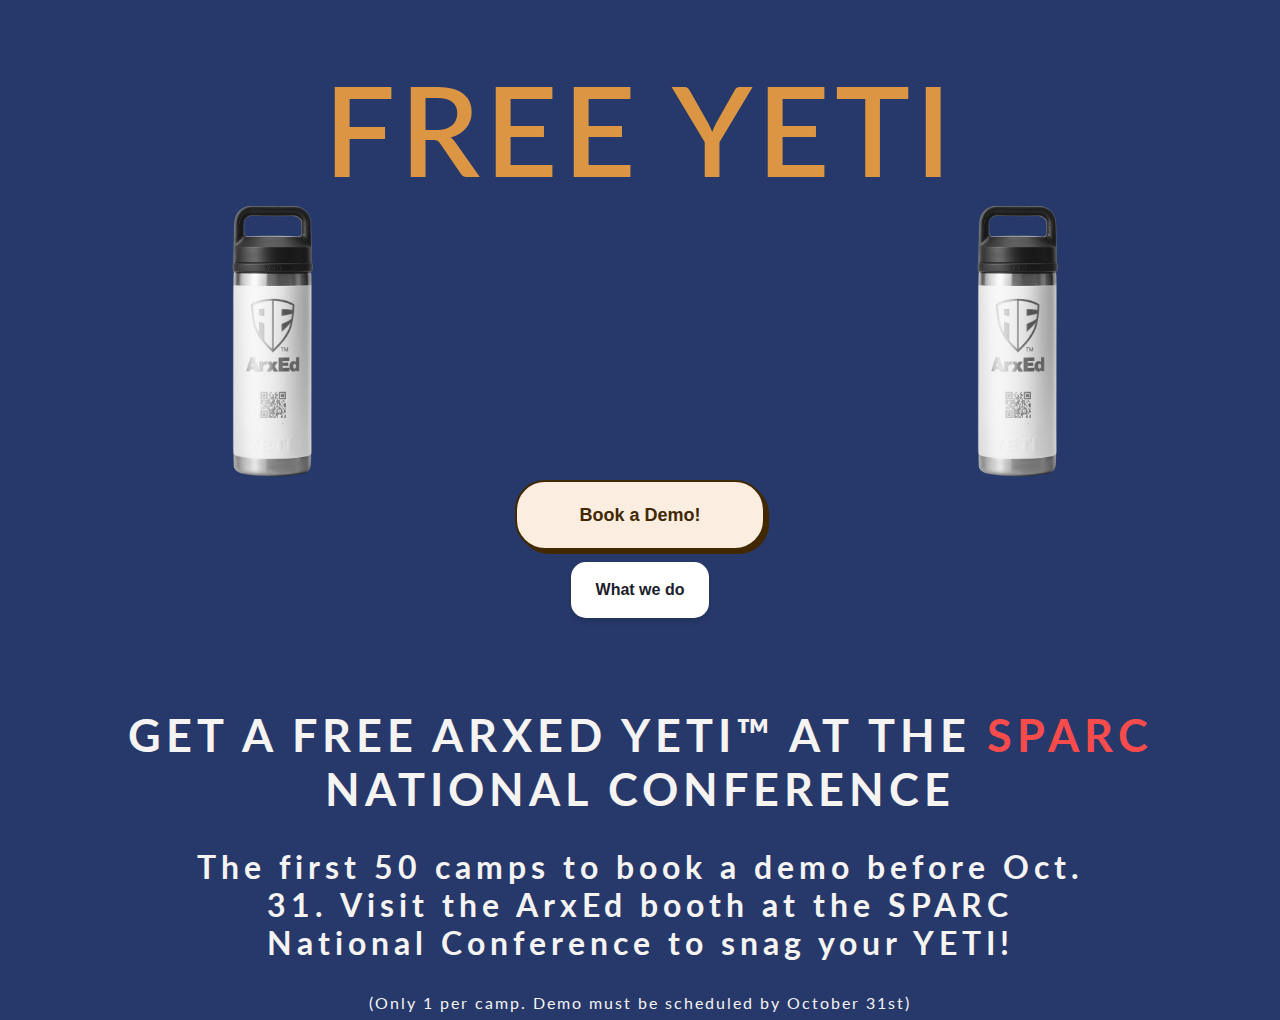
==== index.html @ 64f5256a "Language change" ====
<!DOCTYPE html>
<html lang="en">
<head>
    <meta charset="UTF-8">
    <meta name="viewport" content="width=device-width, initial-scale=1.0">
    <title>ArxEd SPARC</title>
    <link rel="stylesheet" href="assets/styles.css"> <!-- Assuming you have a CSS file -->
</head>
<body>
    <div class="outer-container">
        <div class="main-title">
            FREE YETI
        </div>
        <div class="container">
            <div class ="main-image left">
                <img src="assets/images/bottle.png" alt="">
            </div>
            <div id="timer"></div>
            <div class ="main-image right">
                <img src="assets/images/bottle.png" alt="">
            </div>
        </div>
            <div class="center-button">
                <button class="button-74" onclick="window.location.href='https://calendly.com/jackie-arxed/camp-suite-demo'">Book a Demo!</button>
            </div>
            <div class="center-button">
                <a type="button" href="https://www.youtube.com/watch?v=mhN3_CC0dhA&ab_channel=ArxEd" value="What we do" target="_blank" class="button-47">What we do</a>
            </div>
            <div class="primary">
                <h1>Get a Free ArxEd YETI™ At The <span class = 'sparc'>SPARC</span> National Conference </h1>
            </div>
            <div class="secondary">
                <h3>The first 50 camps to book a demo before Oct. 31. Visit the ArxEd booth at the SPARC National Conference to snag your YETI! </h3>
            </div>
            <div>
               <p>(Only 1 per camp. Demo must be scheduled by October 31st) </p> 
            </div>
            
        </div>
    </div>
    <script src="assets/script.js"></script>
</body>
</html>
---- assets/styles.css ----
@import url("https://fonts.googleapis.com/css?family=Lato:400,700|Montserrat:900");
html {
  display: grid;
  min-height: 100%;
}

body {
  display: grid;
  background: #27396A;
}

.main-title {
  font-family: "Lato", sans-serif;
  text-align: center;
  font-size: 14vmin;
  font-weight: 600;
  text-transform: uppercase;
  letter-spacing: 5px;
  color: #DC9542;
  margin-top: 5vmin;
}

.outer-container {
  overflow: hidden;
  display: block;
  align-items: center;
  justify-content: center;
}

.container {
  padding-left: clamp(5%, 5vmin, 15%);
  padding-right: clamp(5%, 5vmin, 15%);
  display: flex;
  align-items: center;
  justify-content: center;
}

@media only screen and (max-width: 500px) {
  .container {
    padding-left: clamp(5%, 5vmin, 15%);
    padding-right: clamp(5%, 5vmin, 15%);
  }
}
@media only screen and (min-width: 501px) {
  .container {
    padding-left: clamp(15%, 15vmin, 15%);
    padding-right: clamp(15%, 15vmin, 15%);
  }
}
.main-image {
  display: flex;
  align-items: center;
  justify-content: center;
}

@media only screen and (max-width: 500px) {
  .main-image {
    width: 100%;
  }
  .left {
    padding-right: 4vmin;
  }
  .right {
    padding-left: 4vmin;
  }
}
@media only screen and (min-width: 501px) {
  .main-image {
    width: 30%;
  }
}
.main-image img {
  width: 100%;
}

h1 {
  font-family: "Lato", sans-serif;
  text-align: center;
  margin-top: 2em;
  font-size: 5vmin;
  text-transform: uppercase;
  letter-spacing: 5px;
  color: #F6F4F3;
}

.sparc {
  color: #f84c4c;
}

.secondary {
  width: calc(75% - 40px);
  font-family: "Lato", sans-serif;
  text-align: center;
  font-size: 3vmin;
  letter-spacing: 5px;
  color: #F6F4F3;
  margin: 0 auto;
}

p {
  width: calc(75% - 40px);
  font-family: "Lato", sans-serif;
  text-align: center;
  font-size: 1.8vmin;
  letter-spacing: 2px;
  color: #F6F4F3;
  margin: 0 auto;
}

#timer {
  margin-bottom: 0;
  width: clamp(120px, 90vw, 2000px);
  color: #F6F4F3;
  text-align: center;
  text-transform: uppercase;
  font-family: "Lato", sans-serif;
  font-size: 0.7em;
  letter-spacing: 5px;
  margin-top: 3%;
  display: block;
  justify-content: center;
  align-items: center;
}

.days, .hours, .minutes, .seconds {
  display: inline-block;
  padding: 20px;
  margin-left: 2min;
  margin-top: 2vmin;
  width: clamp(25px, 25vw, 120px);
  border-radius: 5px;
}

.primary {
  font-family: "Montserrat", sans-serif;
  width: calc(100% - 40px);
  margin: 0 auto;
  text-align: center;
}

.days {
  background: #DC9542;
}

.hours {
  background: #F6F4F3;
  color: #27396A;
}

.minutes {
  background: #276FBF;
}

.seconds {
  background: #DC9542;
}

.numbers {
  font-family: "Montserrat", sans-serif;
  color: #27396A;
  font-size: 4em;
}

.center-button {
  display: flex;
  align-items: center;
  justify-content: center;
}

/* CSS */
.button-74 {
  background-color: #fbeee0;
  border: 2px solid #422800;
  border-radius: 30px;
  box-shadow: #422800 4px 4px 0 0;
  color: #422800;
  cursor: pointer;
  display: inline-block;
  font-weight: 600;
  font-size: 18px;
  padding: 0 18px;
  line-height: 50px;
  text-align: center;
  text-decoration: none;
  -moz-user-select: none;
       user-select: none;
  -webkit-user-select: none;
  touch-action: manipulation;
}

.button-74:hover {
  background-color: #fff;
}

.button-74:active {
  box-shadow: #422800 2px 2px 0 0;
  transform: translate(2px, 2px);
}

@media (min-width: 768px) {
  .button-74 {
    min-width: 250px;
    min-height: 70px;
    padding: 0 25px;
  }
}
@media (max-width: 768px) {
  .button-74 {
    margin-top: 5%;
    min-width: 100px;
    min-height: 30px;
  }
}
/* CSS */
.button-47 {
  align-items: center;
  background: #FFFFFF;
  border: 0 solid #E2E8F0;
  box-shadow: 0 4px 6px -1px rgba(0, 0, 0, 0.1), 0 2px 4px -1px rgba(0, 0, 0, 0.06);
  box-sizing: border-box;
  color: #1A202C;
  display: inline-flex;
  font-family: Inter, sans-serif;
  font-size: 1rem;
  font-weight: 700;
  height: 56px;
  justify-content: center;
  line-height: 24px;
  overflow-wrap: break-word;
  padding: 24px;
  text-decoration: none;
  width: auto;
  border-radius: 15px;
  cursor: pointer;
  -moz-user-select: none;
       user-select: none;
  -webkit-user-select: none;
  touch-action: manipulation;
}

@media (min-width: 768px) {
  .button-47 {
    min-width: 100px;
    min-height: 30px;
    padding: 0 25px;
    margin-top: 1%;
  }
}
@media (max-width: 768px) {
  .button-47 {
    margin-top: 5%;
    min-width: 80px;
    max-width: 120px;
    font-size: 12px;
    min-height: 20px;
    max-height: 40px;
  }
}/*# sourceMappingURL=styles.css.map */
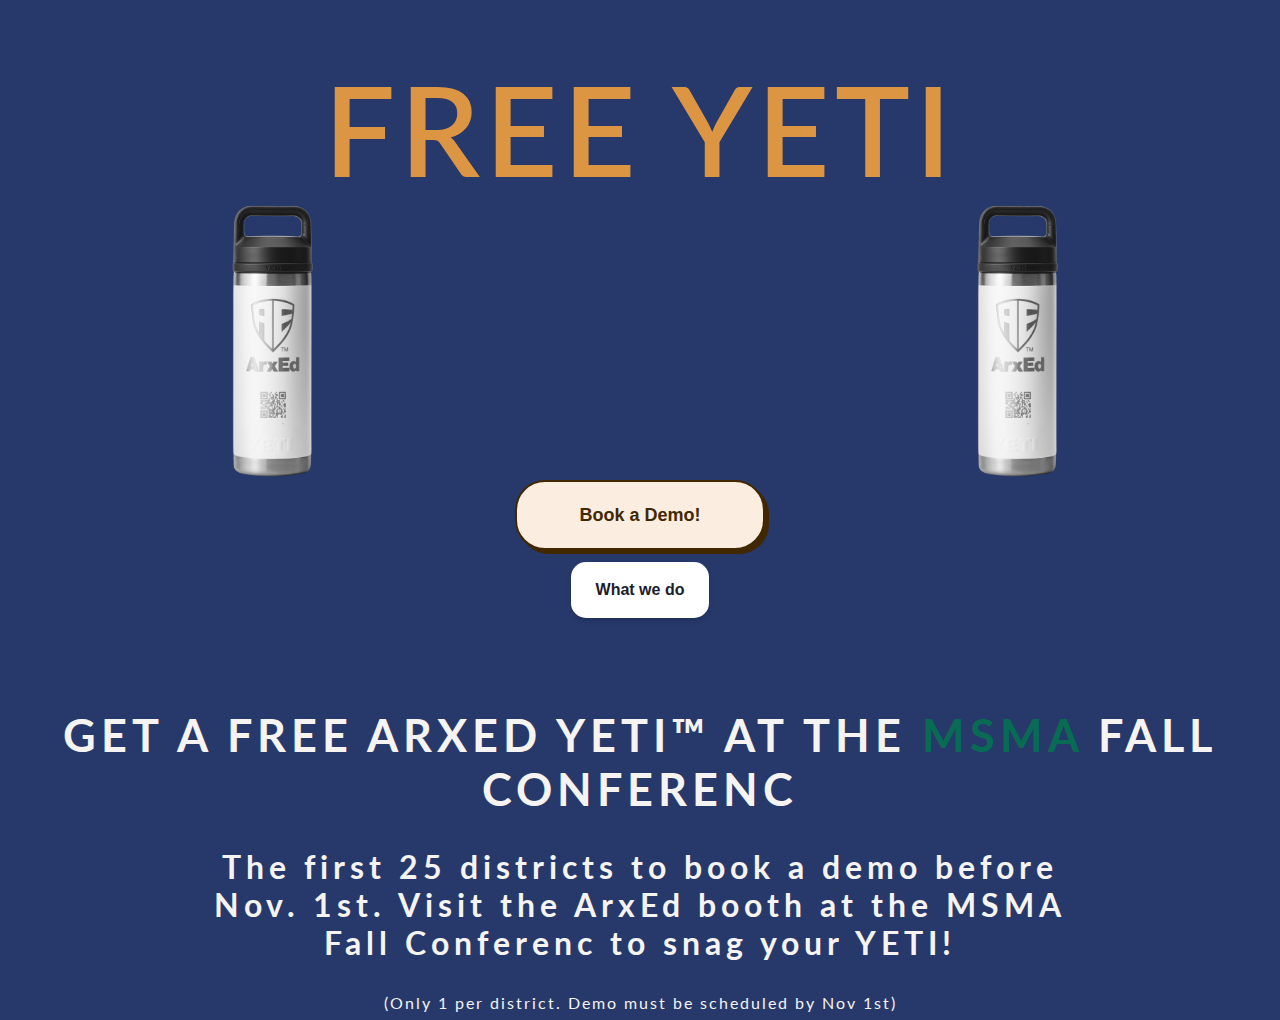
==== commit ad836170: "MSMA" ====
--- a/index.html
+++ b/index.html
@@ -3,7 +3,7 @@
 <head>
     <meta charset="UTF-8">
     <meta name="viewport" content="width=device-width, initial-scale=1.0">
-    <title>ArxEd SPARC</title>
+    <title>ArxEd MSMA</title>
     <link rel="stylesheet" href="assets/styles.css"> <!-- Assuming you have a CSS file -->
 </head>
 <body>
@@ -24,16 +24,17 @@
                 <button class="button-74" onclick="window.location.href='https://calendly.com/jackie-arxed/camp-suite-demo'">Book a Demo!</button>
             </div>
             <div class="center-button">
-                <a type="button" href="https://www.youtube.com/watch?v=mhN3_CC0dhA&ab_channel=ArxEd" value="What we do" target="_blank" class="button-47">What we do</a>
+                <a type="button" href="https://litix.ai/" value="What we do" target="_blank" class="button-47">What we do</a>
+                <!-- <a type="button" href="https://www.youtube.com/watch?v=mhN3_CC0dhA&ab_channel=ArxEd" value="What we do" target="_blank" class="button-47">What we do</a>-->
             </div>
             <div class="primary">
-                <h1>Get a Free ArxEd YETI™ At The <span class = 'sparc'>SPARC</span> National Conference </h1>
+                <h1>Get a Free ArxEd YETI™ At The <span class = 'sparc'>MSMA</span> Fall Conferenc </h1>
             </div>
             <div class="secondary">
-                <h3>The first 50 camps to book a demo before Oct. 31. Visit the ArxEd booth at the SPARC National Conference to snag your YETI! </h3>
+                <h3>The first 25 districts to book a demo before Nov. 1st. Visit the ArxEd booth at the MSMA Fall Conferenc to snag your YETI! </h3>
             </div>
             <div>
-               <p>(Only 1 per camp. Demo must be scheduled by October 31st) </p> 
+               <p>(Only 1 per district. Demo must be scheduled by Nov 1st) </p> 
             </div>
             
         </div>
--- a/assets/styles.css
+++ b/assets/styles.css
@@ -84,7 +84,7 @@
 }
 
 .sparc {
-  color: #f84c4c;
+  color: #086c54;
 }
 
 .secondary {
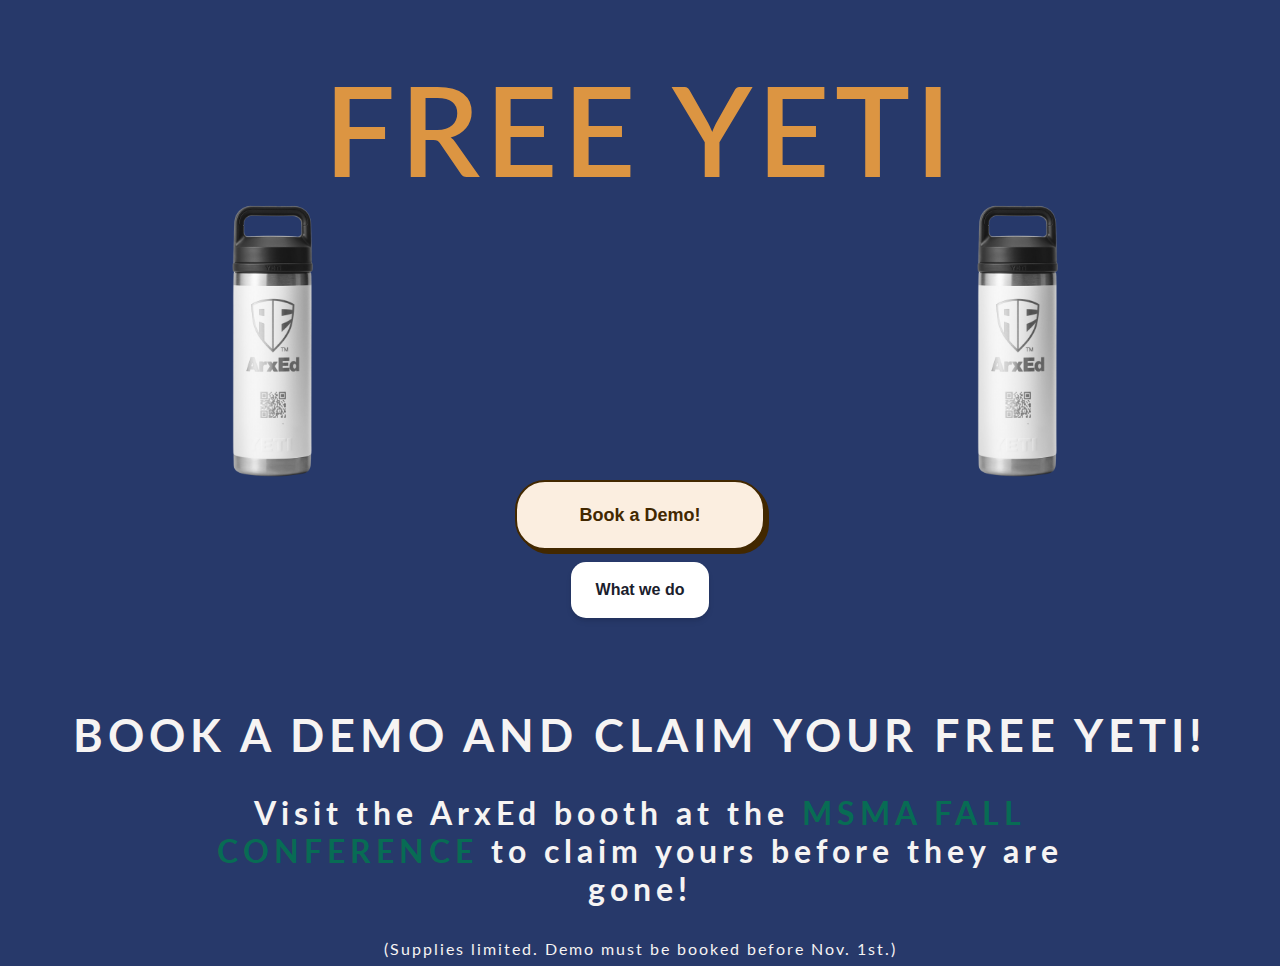
==== commit 22027ef9: "New text" ====
--- a/index.html
+++ b/index.html
@@ -28,13 +28,13 @@
                 <!-- <a type="button" href="https://www.youtube.com/watch?v=mhN3_CC0dhA&ab_channel=ArxEd" value="What we do" target="_blank" class="button-47">What we do</a>-->
             </div>
             <div class="primary">
-                <h1>Get a Free ArxEd YETI™ At The <span class = 'sparc'>MSMA</span> Fall Conferenc </h1>
+                <h1>Book a demo and claim your FREE YETI!</h1>
             </div>
             <div class="secondary">
-                <h3>The first 25 districts to book a demo before Nov. 1st. Visit the ArxEd booth at the MSMA Fall Conferenc to snag your YETI! </h3>
+                <h3>Visit the ArxEd booth at the <span class = 'sparc'>MSMA FALL CONFERENCE</span> to claim yours before they are gone!</h3>
             </div>
             <div>
-               <p>(Only 1 per district. Demo must be scheduled by Nov 1st) </p> 
+               <p>(Supplies limited. Demo must be booked before Nov. 1st.) </p> 
             </div>
             
         </div>
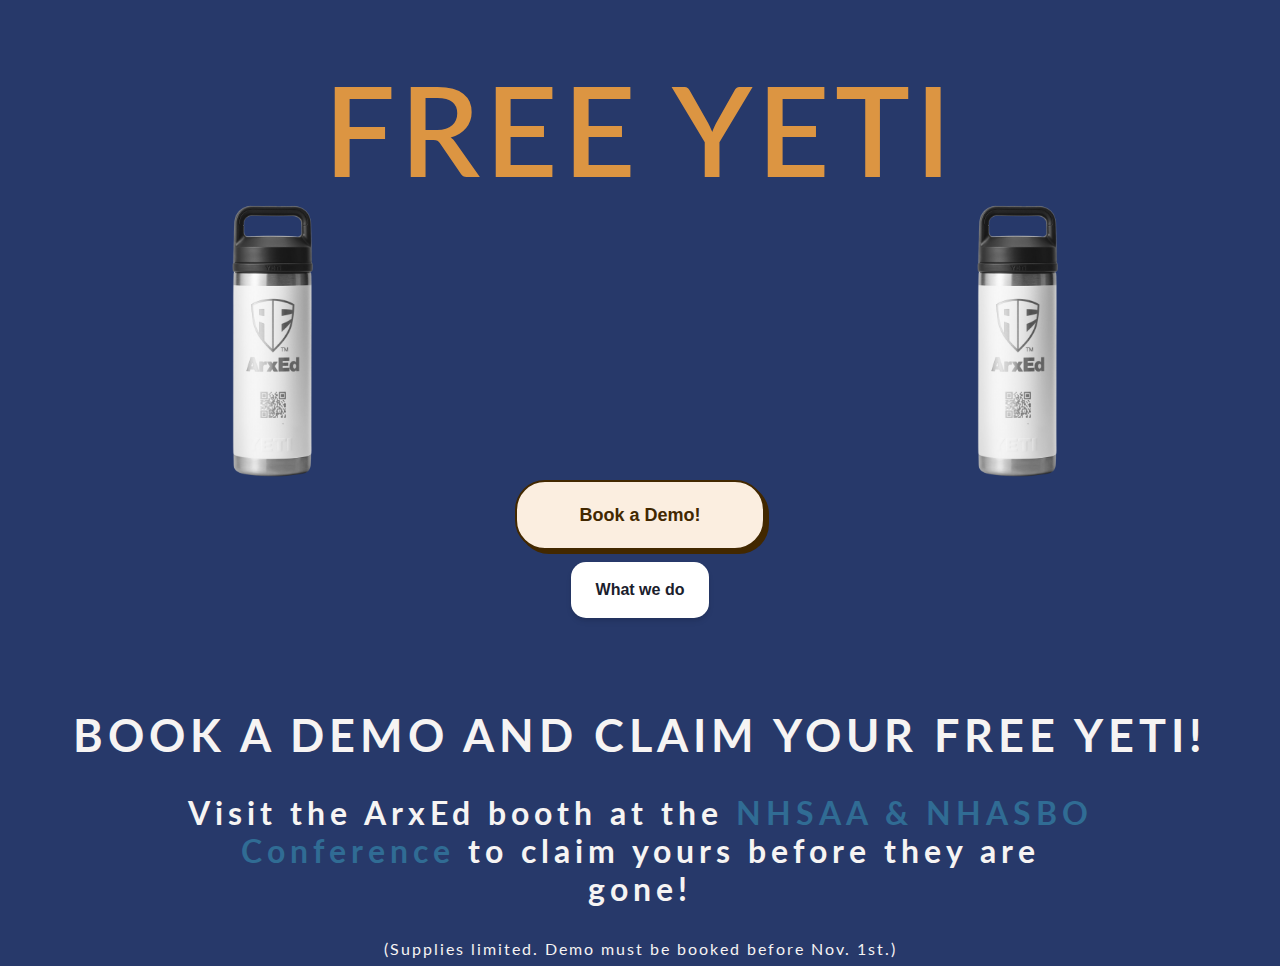
==== commit b4a2f31f: "Change conference" ====
--- a/index.html
+++ b/index.html
@@ -21,7 +21,7 @@
             </div>
         </div>
             <div class="center-button">
-                <button class="button-74" onclick="window.location.href='https://calendly.com/jackie-arxed/camp-suite-demo'">Book a Demo!</button>
+                <button class="button-74" onclick="window.location.href='https://calendly.com/mikearxed/msma-conference-follow-up'">Book a Demo!</button>
             </div>
             <div class="center-button">
                 <a type="button" href="https://litix.ai/" value="What we do" target="_blank" class="button-47">What we do</a>
@@ -31,7 +31,7 @@
                 <h1>Book a demo and claim your FREE YETI!</h1>
             </div>
             <div class="secondary">
-                <h3>Visit the ArxEd booth at the <span class = 'sparc'>MSMA FALL CONFERENCE</span> to claim yours before they are gone!</h3>
+                <h3>Visit the ArxEd booth at the <span class = 'sparc'>NHSAA & NHASBO Conference</span> to claim yours before they are gone!</h3>
             </div>
             <div>
                <p>(Supplies limited. Demo must be booked before Nov. 1st.) </p> 
--- a/assets/styles.css
+++ b/assets/styles.css
@@ -84,7 +84,7 @@
 }
 
 .sparc {
-  color: #086c54;
+  color: #306c94;
 }
 
 .secondary {
